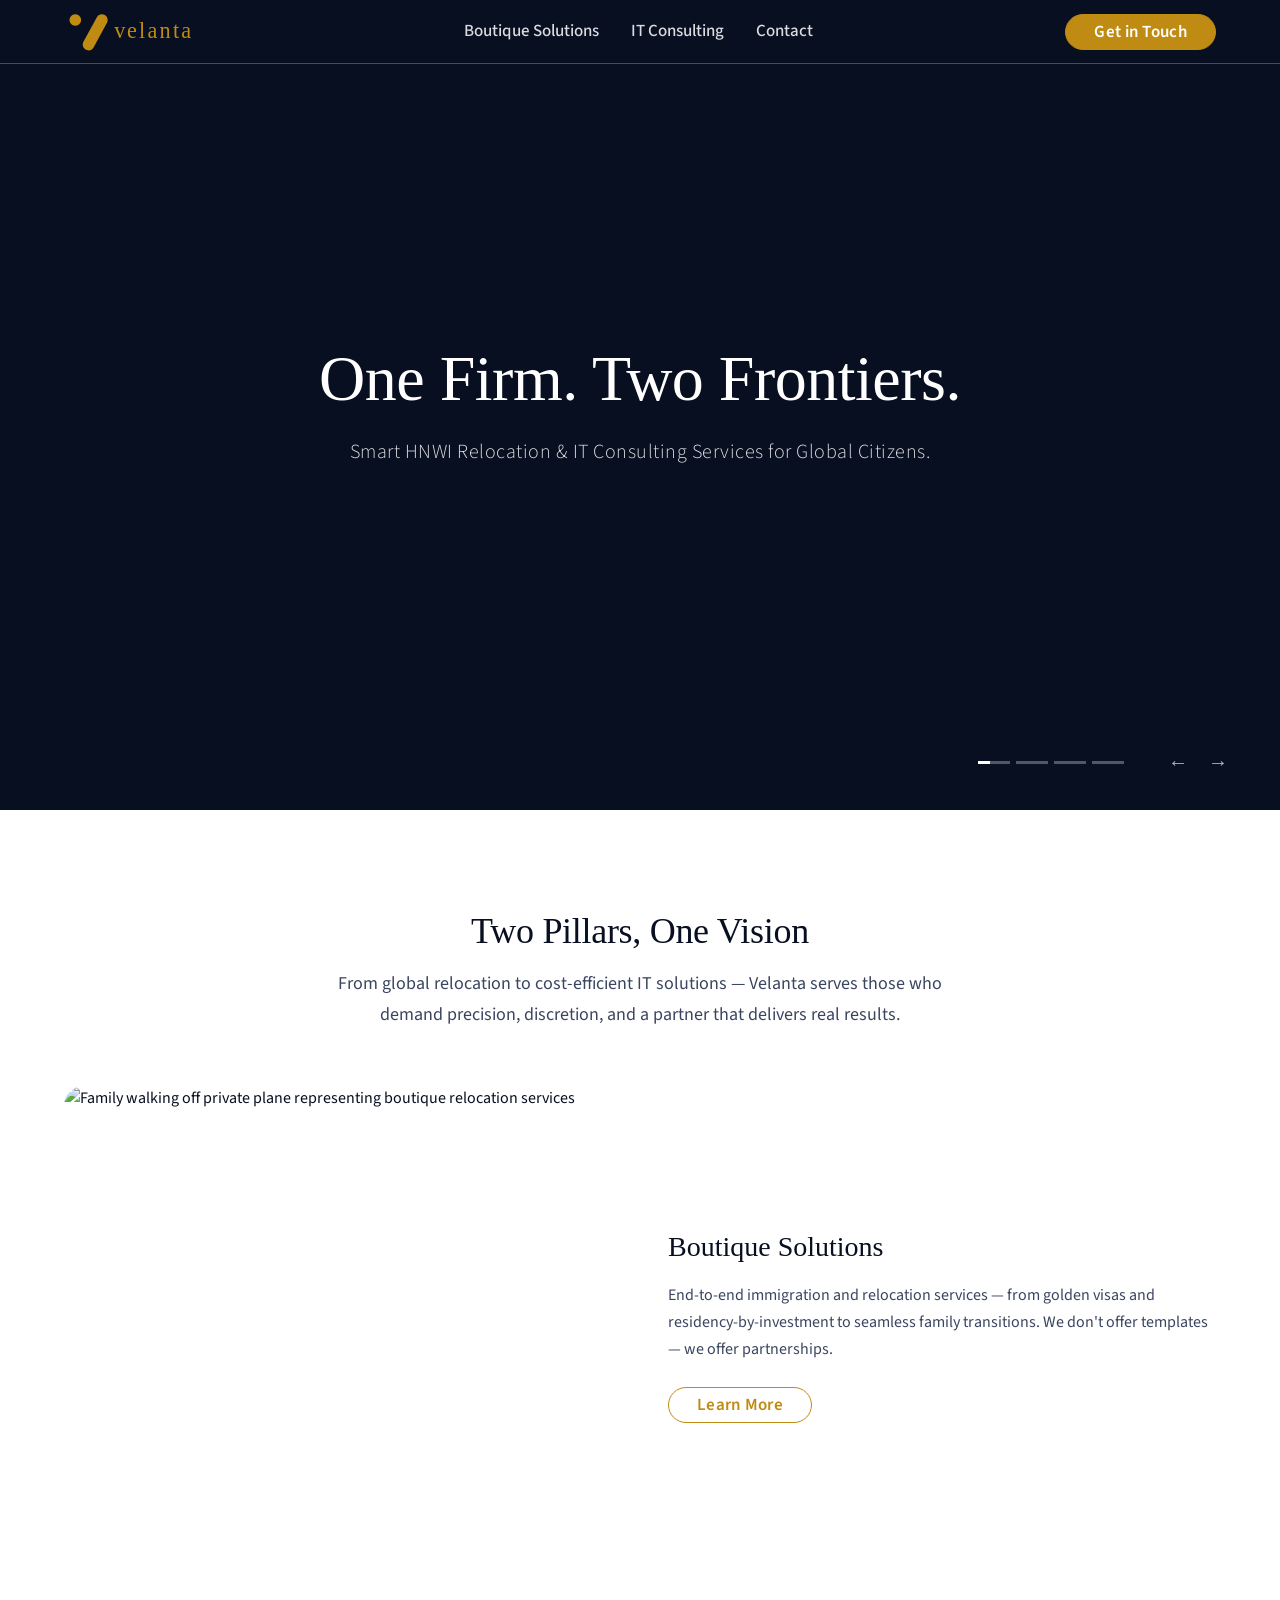
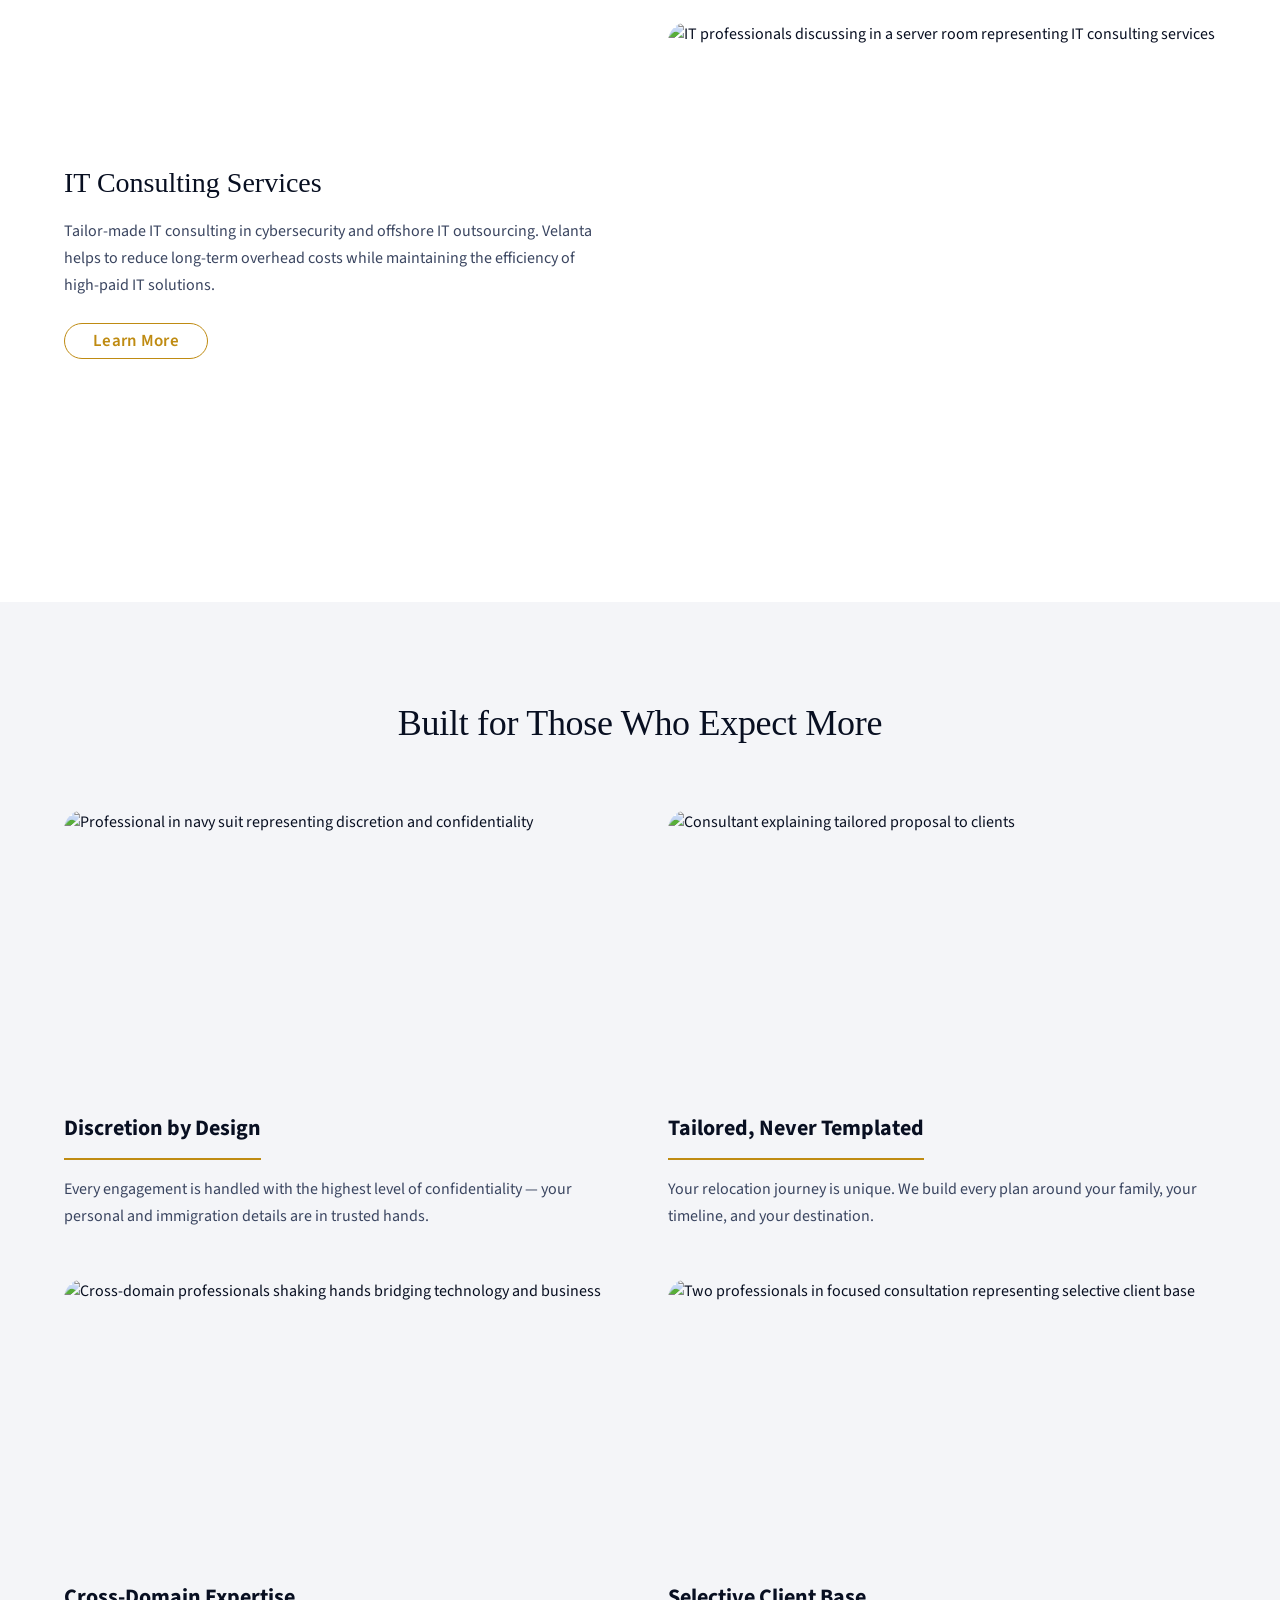
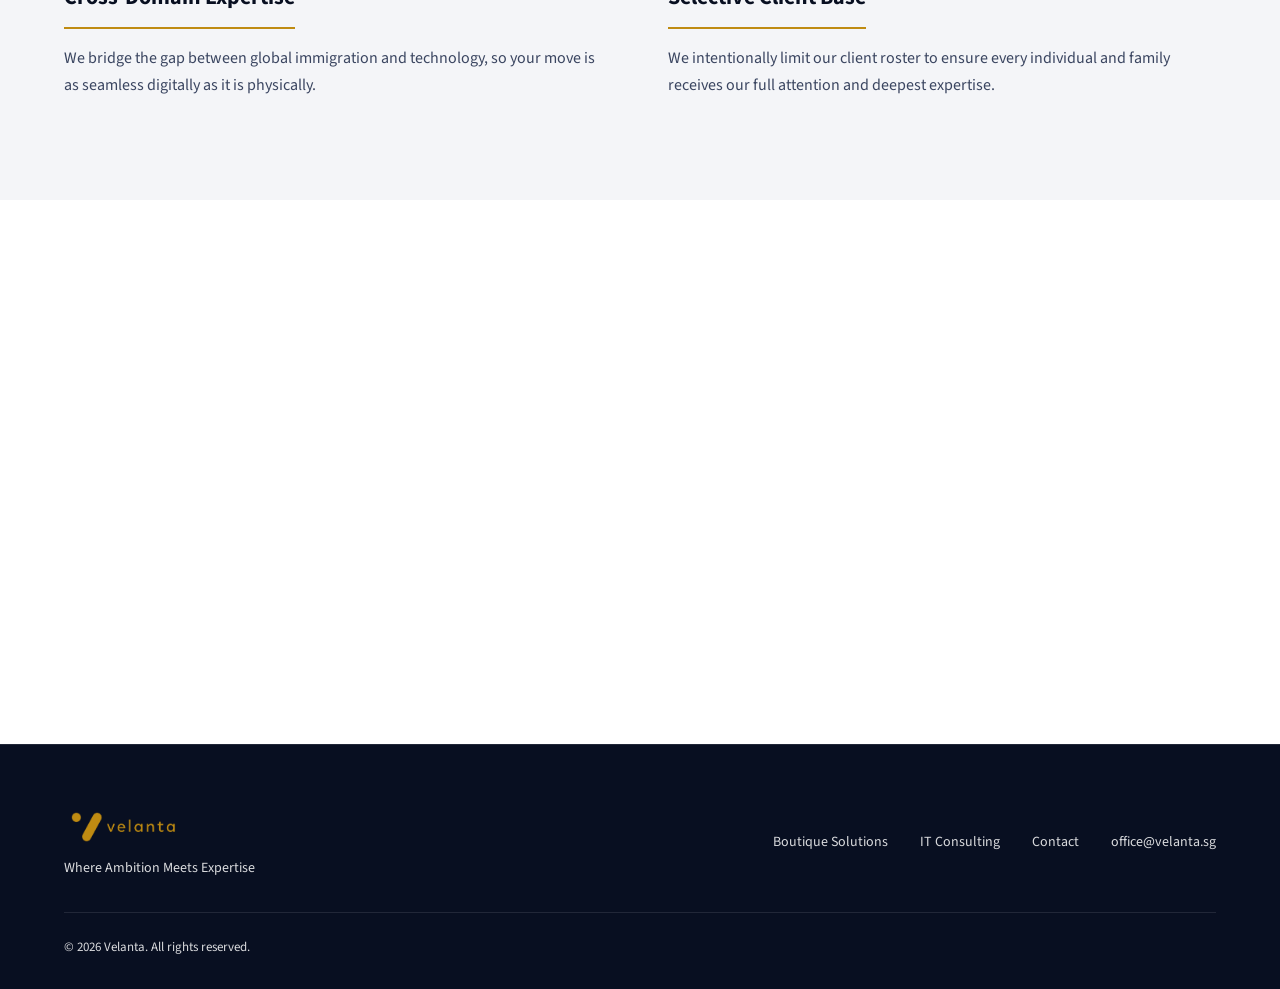
==== index.html @ efe9484b "Initial commit: Velanta website Co-Authored-By: Claude Opus 4.6 (1M context) <noreply@anthropic.com>" ====
<!DOCTYPE html>
<html lang="en">
<head>
  <meta charset="UTF-8">
  <meta name="viewport" content="width=device-width, initial-scale=1.0">
  <title>Velanta — Where Ambition Meets Expertise</title>
  <link rel="preconnect" href="https://fonts.googleapis.com">
  <link rel="preconnect" href="https://fonts.gstatic.com" crossorigin>
  <link href="https://fonts.googleapis.com/css2?family=Source+Sans+3:wght@300;400;600&display=swap" rel="stylesheet">
  <link rel="stylesheet" href="styles.css">
</head>
<body>

<a href="#main" class="skip-link">Skip to content</a>

<!-- ── Navigation ── -->
<header class="nav">
  <div class="container">
    <a href="index.html" class="nav-logo">
        <img src="logo-nav.svg" alt="Velanta" class="logo-default">
        <img src="logo-nav.svg" alt="Velanta" class="logo-scrolled">
      </a>
    <nav class="nav-links">
      <a href="boutique.html" class="nav-link">Boutique Solutions</a>
      <a href="it-consulting.html" class="nav-link">IT Consulting</a>
      <a href="contact.html" class="nav-link">Contact</a>
    </nav>
    <button class="nav-hamburger" aria-label="Toggle menu" onclick="document.querySelector('.nav-mobile').classList.toggle('open'); document.querySelector('.nav').classList.toggle('menu-open')">
      <span></span><span></span><span></span>
    </button>
    <a href="contact.html" class="btn btn-primary nav-cta nav-cta-desktop">Get in Touch</a>
  </div>
  <div class="nav-mobile">
    <a href="boutique.html" class="nav-link">Boutique Solutions</a>
    <a href="it-consulting.html" class="nav-link">IT Consulting</a>
    <a href="contact.html" class="nav-link">Contact</a>
    <a href="contact.html" class="btn btn-primary">Get in Touch</a>
  </div>
</header>

<main id="main">

  <!-- ── Hero ── -->
  <section class="hero hero--full" id="hero-slideshow">
    <div class="hero-slide active" style="background-image: url('high-angle-shot-illuminated-cityscape-river.jpg');"></div>
    <div class="hero-slide" style="background-image: url('https://images.unsplash.com/photo-1496939376851-89342e90adcd?w=1920&q=80');"></div>
    <div class="hero-slide" style="background-image: url('beautiful-architecture-building-exterior-singapore-city.jpg');"></div>
    <div class="hero-slide" style="background-image: url('cityscape-singapore-panoramic-night-concept.jpg');"></div>
    <div class="container text-center">
      <h1>One Firm. Two Frontiers.</h1>
      <p class="hero-tagline">Smart HNWI Relocation &amp; IT Consulting Services for Global Citizens.</p>
    </div>
    <div class="hero-indicators">
      <div class="hero-bars">
        <div class="hero-bar active"><div class="hero-bar-fill"></div></div>
        <div class="hero-bar"><div class="hero-bar-fill"></div></div>
        <div class="hero-bar"><div class="hero-bar-fill"></div></div>
        <div class="hero-bar"><div class="hero-bar-fill"></div></div>
      </div>
      <div class="hero-arrows">
        <button class="hero-arrow hero-arrow-prev" aria-label="Previous slide">&#8592;</button>
        <button class="hero-arrow hero-arrow-next" aria-label="Next slide">&#8594;</button>
      </div>
    </div>
  </section>

  <!-- ── Two Pillars ── -->
  <section class="section" id="expertise">
    <div class="container text-center">
      <h2>Two Pillars, One Vision</h2>
      <p class="section-subtitle">From global relocation to cost-efficient IT solutions — Velanta serves those who demand precision, discretion, and a partner that delivers real results.</p>
      <div class="pillar">
        <div class="pillar-image">
          <img src="boutique-family-plane.png" alt="Family walking off private plane representing boutique relocation services">
        </div>
        <div class="pillar-content">
          <h3>Boutique Solutions</h3>
          <p>End-to-end immigration and relocation services — from golden visas and residency-by-investment to seamless family transitions. We don't offer templates — we offer partnerships.</p>
          <a href="boutique.html" class="btn btn-ghost">Learn More</a>
        </div>
      </div>
      <div class="pillar pillar--reverse">
        <div class="pillar-image">
          <img src="AdobeStock_163119140.jpeg" alt="IT professionals discussing in a server room representing IT consulting services">
        </div>
        <div class="pillar-content">
          <h3>IT Consulting Services</h3>
          <p>Tailor-made IT consulting in cybersecurity and offshore IT outsourcing. Velanta helps to reduce long-term overhead costs while maintaining the efficiency of high-paid IT solutions.</p>
          <a href="it-consulting.html" class="btn btn-ghost">Learn More</a>
        </div>
      </div>
    </div>
  </section>

  <!-- ── Why Velanta ── -->
  <section class="section section--light section--features">
    <div class="container text-center">
      <h2>Built for Those Who Expect More</h2>
      <div class="features-grid">
        <div class="feature-card">
          <img src="young-handsome-business-man-gray.jpg" alt="Professional in navy suit representing discretion and confidentiality">
          <h3>Discretion by Design</h3>
          <p>Every engagement is handled with the highest level of confidentiality — your personal and immigration details are in trusted hands.</p>
        </div>
        <div class="feature-card">
          <img src="businessman-explaining-his-proposal.jpg" alt="Consultant explaining tailored proposal to clients">
          <h3>Tailored, Never Templated</h3>
          <p>Your relocation journey is unique. We build every plan around your family, your timeline, and your destination.</p>
        </div>
        <div class="feature-card">
          <img src="industrial-plant-shareholders-doing-handshake-meeting-conduct-research.jpg" alt="Cross-domain professionals shaking hands bridging technology and business">
          <h3>Cross-Domain Expertise</h3>
          <p>We bridge the gap between global immigration and technology, so your move is as seamless digitally as it is physically.</p>
        </div>
        <div class="feature-card">
          <img src="two-office-workers-with-tablet-office-late-night-young-businessmen-talking-while-viewing-presentation-digital-touchscreen-tablet.jpg" alt="Two professionals in focused consultation representing selective client base">
          <h3>Selective Client Base</h3>
          <p>We intentionally limit our client roster to ensure every individual and family receives our full attention and deepest expertise.</p>
        </div>
      </div>
    </div>
  </section>

  <!-- ── Closing CTA ── -->
  <section class="cta-section reveal">
    <div class="container">
      <h2>Ready to Experience the Velanta Difference</h2>
      <p>Whether you're planning a global relocation or transforming your technology infrastructure, a confidential conversation is the first step.</p>
      <a href="contact.html" class="btn btn-primary">Get in Touch</a>
    </div>
  </section>

</main>

<!-- ── Footer ── -->
<footer class="footer">
  <div class="container">
    <div class="footer-inner">
      <div>
        <div class="footer-logo"><img src="logo-flat-gold.png" alt="Velanta" style="height: 44px;"></div>
        <p class="footer-tagline">Where Ambition Meets Expertise</p>
      </div>
      <div class="footer-links">
        <a href="boutique.html">Boutique Solutions</a>
        <a href="it-consulting.html">IT Consulting</a>
        <a href="contact.html">Contact</a>
        <a href="mailto:office@velanta.sg">office@velanta.sg</a>
      </div>
    </div>
    <p class="footer-bottom">&copy; 2026 Velanta. All rights reserved.</p>
  </div>
</footer>

<script>
window.addEventListener('scroll', function() {
  document.querySelector('.nav').classList.toggle('scrolled', window.scrollY > 50);
});
document.addEventListener('click', function(e) {
  var mobile = document.querySelector('.nav-mobile');
  var hamburger = document.querySelector('.nav-hamburger');
  if (!mobile.contains(e.target) && !hamburger.contains(e.target)) {
    mobile.classList.remove('open');
    document.querySelector('.nav').classList.remove('menu-open');
  }
});

// Hero slideshow
(function() {
  var slides = document.querySelectorAll('.hero-slide');
  var bars = document.querySelectorAll('.hero-bar');
  var fills = document.querySelectorAll('.hero-bar-fill');
  if (!slides.length || !bars.length) return;

  var current = 0;
  var duration = 6000;
  var tick = 50;
  var elapsed = 0;

  function goTo(index) {
    slides[current].classList.remove('active');
    bars[current].classList.remove('active');
    bars[current].classList.add('done');
    fills[current].style.width = '100%';
    current = ((index % slides.length) + slides.length) % slides.length;
    // Reset all bars: mark bars before current as done, bars after as empty
    for (var i = 0; i < bars.length; i++) {
      bars[i].classList.remove('active', 'done');
      if (i < current) {
        bars[i].classList.add('done');
        fills[i].style.width = '100%';
      } else {
        fills[i].style.width = '0%';
      }
    }
    slides[current].classList.add('active');
    bars[current].classList.add('active');
    elapsed = 0;
  }

  document.querySelector('.hero-arrow-prev').addEventListener('click', function() { goTo(current - 1); });
  document.querySelector('.hero-arrow-next').addEventListener('click', function() { goTo(current + 1); });

  setInterval(function() {
    elapsed += tick;
    fills[current].style.width = (elapsed / duration * 100) + '%';
    if (elapsed >= duration) goTo(current + 1);
  }, tick);
})();

// Scroll reveal
(function() {
  var els = document.querySelectorAll('.reveal, .reveal-stagger');
  if (!els.length) return;
  var io = new IntersectionObserver(function(entries) {
    entries.forEach(function(e) {
      if (e.isIntersecting) {
        e.target.classList.add('visible');
        io.unobserve(e.target);
      }
    });
  }, { threshold: 0.15, rootMargin: '0px 0px -40px 0px' });
  els.forEach(function(el) { io.observe(el); });
})();
</script>
</body>
</html>
---- styles.css ----
/* ══════════════════════════════════
   Velanta — Global Styles
   ══════════════════════════════════ */

/* ── Reset ── */
*, *::before, *::after { box-sizing: border-box; margin: 0; padding: 0; }
html { scroll-behavior: smooth; }

/* ── Animations (hero & CTA only) ── */
@keyframes fadeUp {
  from { opacity: 0; transform: translateY(32px); }
  to   { opacity: 1; transform: translateY(0); }
}
.reveal {
  opacity: 0;
  transform: translateY(32px);
  transition: opacity 1s cubic-bezier(0.22, 1, 0.36, 1),
              transform 1s cubic-bezier(0.22, 1, 0.36, 1);
}
.reveal.visible {
  opacity: 1;
  transform: translateY(0);
}
@media (prefers-reduced-motion: reduce) {
  .reveal { opacity: 1; transform: none; transition: none; }
}
body {
  font-family: 'Source Sans 3', sans-serif;
  color: #080F21;
  line-height: 1.6;
  background: #FFFFFF;
  -webkit-font-smoothing: antialiased;
}
img { max-width: 100%; display: block; }
a { text-decoration: none; color: inherit; }
ul { list-style: none; }

/* ── Tokens ── */
:root {
  --navy:        #080F21;
  --navy-80:     #1a2440;
  --navy-60:     #2e3d60;
  --navy-20:     #c1c8d8;
  --navy-10:     #e8eaf0;
  --navy-05:     #f4f5f8;
  --gold:        #BF8B12;
  --gold-light:  #d4a535;
  --gold-muted:  #f5e9c8;
  --gold-dark:   #8a6409;
  --white:       #FFFFFF;
  --text-primary:   #080F21;
  --text-secondary: #3a4560;
  --text-muted:     #8890a8;
  --border:      #e2e5ee;
  --border-strong: #c1c8d8;
  --radius-sm:   6px;
  --radius-md:   10px;
  --radius-lg:   14px;
  --radius-xl:   20px;
  --font-display: Georgia, 'Times New Roman', serif;
  --font-body:    'Source Sans 3', sans-serif;
}

/* ── Typography ── */
h1, h2, h3 { font-family: var(--font-display); font-weight: 400; }
h1 { font-size: 48px; letter-spacing: -0.5px; line-height: 1.15; }
h2 { font-size: 36px; letter-spacing: -0.3px; line-height: 1.2; }
h3 { font-size: 24px; line-height: 1.3; }
.body-lg { font-size: 20px; line-height: 1.6; }
.overline {
  font-family: var(--font-body);
  font-size: 13px;
  font-weight: 600;
  letter-spacing: 2px;
  text-transform: uppercase;
  color: var(--gold);
  display: block;
  margin-bottom: 16px;
}

.section-subtitle {
  color: var(--text-secondary);
  font-size: 18px;
  line-height: 1.7;
  max-width: 640px;
  margin: 16px auto 48px;
}

/* ── Layout ── */
.container {
  max-width: 1200px;
  margin: 0 auto;
  padding: 0 24px;
}
.section { padding: 100px 0; }
.section--light { background: var(--navy-05); }
.section--navy { background: var(--navy); color: var(--white); }
.text-center { text-align: center; }
.text-narrow {
  max-width: 720px;
  margin-left: auto;
  margin-right: auto;
}

/* ── Gold rule (decorative) ── */
.gold-rule {
  width: 60px;
  height: 2px;
  background: var(--gold);
  border: none;
  margin: 0 auto 40px;
}


/* ══════════════════════════════════
   Components
   ══════════════════════════════════ */

/* ── Buttons ── */
.btn {
  display: inline-flex;
  align-items: center;
  justify-content: center;
  gap: 8px;
  padding: 0 28px;
  height: 36px;
  line-height: 36px;
  border-radius: 100px;
  font-family: var(--font-body);
  font-size: 17px;
  font-weight: 600;
  cursor: pointer;
  border: 1.5px solid transparent;
  transition: background 0.2s, color 0.2s, border-color 0.2s, transform 0.15s;
  letter-spacing: 0.3px;
  box-sizing: border-box;
  text-decoration: none;
}
.btn:hover { transform: translateY(-1px); }
.btn-primary { background: var(--gold); color: var(--white); border-color: var(--gold); }
.btn-primary:hover { background: var(--navy); color: var(--white); border-color: var(--navy); }
.btn-dark { background: var(--navy); color: var(--white); border-color: var(--navy); }
.btn-dark:hover { background: var(--navy-80); border-color: var(--navy-80); }
.btn-ghost {
  background: transparent;
  color: var(--gold);
  border-color: var(--gold);
}
.btn-ghost:hover { background: var(--gold); color: var(--white); border-color: var(--gold); }
.btn-outline {
  background: transparent;
  color: var(--navy);
  border-color: var(--navy);
}
.btn-outline:hover { background: var(--navy-05); }
.btn-full { width: 100%; }

/* ── Cards ── */
.card {
  background: var(--white);
  border: 1px solid var(--border);
  border-radius: var(--radius-xl);
  padding: 48px 40px;
}
.card--accent { }
.card-icon {
  width: 48px;
  height: 48px;
  margin-bottom: 24px;
  color: var(--gold);
}
.card img {
  width: 100%;
  height: 200px;
  object-fit: cover;
  border-radius: var(--radius-lg);
  margin-bottom: 24px;
}
.card h3 { margin-bottom: 16px; }
.card p {
  color: var(--text-secondary);
  font-size: 16px;
  line-height: 1.6;
}
.card .btn { margin-top: 24px; }

/* ── Service grid ── */
.services-grid {
  display: flex;
  flex-wrap: wrap;
  justify-content: center;
  gap: 32px;
}
.services-grid > * {
  flex: 1 1 320px;
  min-width: 260px;
}
.services-grid--2col {
  display: grid;
  grid-template-columns: repeat(2, 1fr);
  gap: 32px;
}

/* ── Pillar sub-sections ── */
.pillar {
  display: grid;
  grid-template-columns: 1fr 1fr;
  gap: 56px;
  align-items: center;
  margin-top: 56px;
  text-align: left;
}
.pillar--reverse {
  direction: rtl;
}
.pillar--reverse > * {
  direction: ltr;
}
.pillar-image img {
  width: 100%;
  height: 480px;
  object-fit: cover;
  border-radius: var(--radius-xl);
}
.pillar-content h3 {
  font-size: 28px;
  margin-bottom: 16px;
}
.pillar-content p {
  color: var(--text-secondary);
  font-size: 16px;
  line-height: 1.7;
  margin-bottom: 24px;
}

/* 5-card layout: 3 top, 2 bottom centered */
.services-grid--5 {
  display: grid;
  grid-template-columns: repeat(6, 1fr);
  gap: 40px;
  margin-top: 48px;
}
.services-grid--5 > :nth-child(1) { grid-column: 1 / 3; }
.services-grid--5 > :nth-child(2) { grid-column: 3 / 5; }
.services-grid--5 > :nth-child(3) { grid-column: 5 / 7; }
.services-grid--5 > :nth-child(4) { grid-column: 2 / 4; }
.services-grid--5 > :nth-child(5) { grid-column: 4 / 6; }

/* 4-card layout: 2x2 centered grid */
.services-grid--4 {
  display: grid;
  grid-template-columns: repeat(6, 1fr);
  gap: 40px;
  margin-top: 48px;
}
.services-grid--4 > :nth-child(1) { grid-column: 1 / 4; }
.services-grid--4 > :nth-child(2) { grid-column: 4 / 7; }
.services-grid--4 > :nth-child(3) { grid-column: 1 / 4; }
.services-grid--4 > :nth-child(4) { grid-column: 4 / 7; }

.section--features { padding-bottom: 100px; }

/* ── Feature card (Why Velanta) ── */
.features-grid {
  display: grid;
  grid-template-columns: repeat(2, 1fr);
  gap: 48px 56px;
  margin-top: 64px;
  text-align: left;
}
.feature-card {
  display: flex;
  flex-direction: column;
}
.feature-card img {
  width: 100%;
  height: 280px;
  object-fit: cover;
  border-radius: var(--radius-xl);
  margin-bottom: 24px;
}
.feature-card h3 {
  font-family: var(--font-heading);
  font-size: 22px;
  font-weight: 700;
  color: var(--navy);
  margin-bottom: 16px;
  padding-bottom: 16px;
  border-bottom: 2px solid var(--gold);
  display: inline-block;
  align-self: flex-start;
}
.feature-card p {
  color: var(--text-secondary);
  font-size: 16px;
  line-height: 1.7;
}

/* ── Steps (Our Approach) ── */
.steps {
  display: flex;
  gap: 0;
  position: relative;
  margin-top: 48px;
}
.step {
  flex: 1;
  text-align: center;
  position: relative;
  padding: 0 16px;
}
.section--spacious { padding-top: 100px; padding-bottom: 100px; }
.step-number {
  width: 40px;
  height: 40px;
  border-radius: 50%;
  background: var(--gold);
  color: var(--white);
  font-family: var(--font-display);
  font-size: 18px;
  display: flex;
  align-items: center;
  justify-content: center;
  margin: 0 auto 16px;
  position: relative;
  z-index: 1;
}
.step h3 {
  font-size: 24px;
  margin-bottom: 8px;
}
.step p {
  font-size: 16px;
  color: var(--text-secondary);
  line-height: 1.6;
}
.steps::before {
  content: '';
  position: absolute;
  top: 20px;
  left: calc(12.5% + 20px);
  right: calc(12.5% + 20px);
  height: 1px;
  border-top: 1px dashed var(--gold);
  z-index: 0;
}

/* ── Badge pills ── */
.badge {
  display: inline-flex;
  align-items: center;
  padding: 6px 16px;
  border-radius: 100px;
  font-size: 14px;
  font-weight: 500;
}
.badge--navy { background: var(--navy-10); color: var(--navy); }
.badges { display: flex; gap: 12px; justify-content: center; margin-top: 32px; flex-wrap: wrap; }

/* ── Form Elements ── */
.form-group { margin-bottom: 20px; }
.form-label {
  display: block;
  font-size: 14px;
  font-weight: 500;
  color: var(--text-secondary);
  margin-bottom: 6px;
}
.form-label span { color: var(--text-muted); font-weight: 400; }
.form-input,
.form-select,
.form-textarea {
  width: 100%;
  padding: 12px 16px;
  border-radius: var(--radius-md);
  border: 1.5px solid var(--border-strong);
  font-family: var(--font-body);
  font-size: 16px;
  color: var(--text-primary);
  background: var(--white);
  outline: none;
  transition: border-color 0.2s, box-shadow 0.2s;
}
.form-input:focus,
.form-select:focus,
.form-textarea:focus {
  border-color: var(--gold);
  box-shadow: 0 0 0 3px rgba(191,139,18,0.12);
}
.form-input::placeholder,
.form-textarea::placeholder { color: var(--text-muted); }
.form-textarea { resize: vertical; min-height: 120px; }
.form-select {
  appearance: none;
  background-image: url("data:image/svg+xml,%3Csvg width='12' height='8' viewBox='0 0 12 8' fill='none' xmlns='http://www.w3.org/2000/svg'%3E%3Cpath d='M1 1.5L6 6.5L11 1.5' stroke='%238890a8' stroke-width='1.5' stroke-linecap='round' stroke-linejoin='round'/%3E%3C/svg%3E");
  background-repeat: no-repeat;
  background-position: right 16px center;
  padding-right: 44px;
}

/* ── Info card (contact page) ── */
.info-card {
  background: var(--navy-05);
  border-radius: var(--radius-lg);
  padding: 24px;
  border-left: 3px solid var(--navy-60);
}
.info-card h3 {
  font-family: var(--font-body);
  font-size: 16px;
  font-weight: 600;
  margin-bottom: 8px;
}
.info-card p {
  font-size: 14px;
  color: var(--text-secondary);
  line-height: 1.6;
}
.info-card a {
  color: var(--gold);
  font-weight: 500;
}
.info-card a:hover { text-decoration: underline; }
.info-grid {
  display: grid;
  grid-template-columns: 1fr 1fr;
  gap: 24px;
  margin-top: 32px;
}

/* ── Form card wrapper ── */
.form-card {
  max-width: 600px;
  margin: 0 auto;
  background: var(--white);
  border: none;
  padding: 40px 0;
}


/* ══════════════════════════════════
   Navigation
   ══════════════════════════════════ */
.nav {
  position: fixed;
  top: 0;
  left: 0;
  right: 0;
  z-index: 100;
  background: transparent;
  border-bottom: 1px solid rgba(255,255,255,0.25);
  height: 64px;
  transition: background 0.3s, border-color 0.3s, box-shadow 0.3s;
}
.nav.scrolled {
  background: rgba(255,255,255,0.88);
  border-bottom: 1px solid transparent;
  box-shadow: 0 2px 20px rgba(0,0,0,0.08);
  backdrop-filter: blur(12px);
  -webkit-backdrop-filter: blur(12px);
}
.nav .container {
  display: flex;
  align-items: center;
  height: 100%;
}
.nav-logo {
  flex-shrink: 0;
  display: flex;
  align-items: center;
  height: 100%;
}
.nav-logo img {
  height: 40px;
  width: auto;
}
.nav-logo .logo-scrolled { display: none; }
.nav.scrolled .logo-default { display: none; }
.nav.scrolled .logo-scrolled { display: block; }
.nav-links {
  display: flex;
  align-items: center;
  gap: 4px;
  flex: 1;
  justify-content: center;
}
.nav-link {
  font-size: 17px;
  font-weight: 500;
  color: rgba(255,255,255,0.85);
  padding: 8px 14px;
  position: relative;
  transition: color 0.3s;
}
.nav-link::after {
  content: '';
  position: absolute;
  bottom: 0;
  left: 14px;
  right: 14px;
  height: 2px;
  background: var(--gold);
  transform: scaleX(0);
  transform-origin: left;
  transition: transform 0.3s ease;
}
.nav-link:hover { color: var(--white); }
.nav-link:hover::after {
  transform: scaleX(1);
  transform-origin: left;
}
.nav-link--active { color: var(--gold); }
.nav-link--active::after { transform: scaleX(1); }
.nav.scrolled .nav-link { color: var(--text-primary); }
.nav.scrolled .nav-link:hover { color: var(--text-primary); }
.nav.scrolled .nav-link--active { color: var(--gold); }
.nav-cta.nav-cta-desktop { margin-left: auto; flex-shrink: 0; }

/* Hamburger */
.nav-hamburger {
  display: none;
  background: none;
  border: none;
  cursor: pointer;
  padding: 8px;
  margin-left: auto;
}
.nav-hamburger span {
  display: block;
  width: 22px;
  height: 2px;
  background: var(--white);
  margin: 5px 0;
  transition: transform 0.3s, opacity 0.3s, background 0.3s;
}
.nav.scrolled .nav-hamburger span { background: var(--navy); }

/* Menu open state — white bg on entire nav */
.nav.menu-open {
  background: var(--white);
  border-bottom: none;
  box-shadow: none;
}
.nav.menu-open .logo-default { display: none; }
.nav.menu-open .logo-scrolled { display: block; }
.nav.menu-open .nav-hamburger span { background: var(--navy); }
/* Hamburger → X animation */
.nav.menu-open .nav-hamburger span:nth-child(1) {
  transform: translateY(7px) rotate(45deg);
}
.nav.menu-open .nav-hamburger span:nth-child(2) {
  opacity: 0;
}
.nav.menu-open .nav-hamburger span:nth-child(3) {
  transform: translateY(-7px) rotate(-45deg);
}

.nav-mobile {
  display: none;
  position: absolute;
  top: 64px;
  left: 0;
  right: 0;
  background: var(--white);
  border-top: 1px solid var(--border);
  border-bottom: 1px solid var(--border);
  padding: 16px 24px;
  box-shadow: 0 8px 24px rgba(0,0,0,0.08);
}
.nav-mobile.open { display: flex; flex-direction: column; gap: 4px; }
.nav-mobile .nav-link {
  padding: 12px 16px;
  font-size: 16px;
  display: block;
  width: fit-content;
  color: var(--text-primary);
}
.nav-mobile .nav-link::after {
  left: 16px;
  right: 16px;
  bottom: 8px;
}
.nav-mobile .nav-link:hover { color: var(--gold); }
.nav-mobile .nav-link--active { color: var(--gold); }
.nav-mobile .btn {
  margin-top: 8px;
  text-align: center;
}


/* ══════════════════════════════════
   Hero
   ══════════════════════════════════ */
.hero {
  background: var(--navy);
  color: var(--white);
  text-align: center;
  position: relative;
  overflow: hidden;
  padding: 160px 0;
}
.hero--full {
  min-height: 90vh;
  display: flex;
  align-items: center;
  justify-content: center;
  padding: 0;
}
.hero--inner { padding: 150px 0 120px; }
.hero-bg {
  position: absolute;
  inset: 0;
  background-size: cover;
  background-position: center;
  opacity: 0.35;
}
/* Slideshow backgrounds */
.hero-slide {
  position: absolute;
  inset: 0;
  background-size: cover;
  background-position: center;
  opacity: 0;
  transition: opacity 1.2s ease-in-out;
}
.hero-slide.active { opacity: 0.35; }
/* Slideshow indicators */
.hero-indicators {
  position: absolute;
  bottom: 32px;
  right: 48px;
  z-index: 2;
  display: flex;
  align-items: center;
  gap: 16px;
}
.hero-bars {
  display: flex;
  gap: 6px;
}
.hero-bar {
  width: 32px;
  height: 3px;
  background: rgba(255,255,255,0.3);
  position: relative;
  overflow: hidden;
}
.hero-bar.done {
  background: rgba(255,255,255,0.5);
}
.hero-bar-fill {
  position: absolute;
  top: 0;
  left: 0;
  height: 100%;
  width: 0%;
  background: var(--white);
  transition: width 0.1s linear;
}
.hero-arrows {
  display: flex;
  gap: 12px;
  margin-left: 24px;
}
.hero-arrow {
  background: none;
  border: none;
  color: var(--white);
  font-size: 20px;
  cursor: pointer;
  padding: 4px;
  opacity: 0.7;
  transition: opacity 0.2s;
}
.hero-arrow:hover {
  opacity: 1;
}
.hero .container {
  position: relative;
  z-index: 1;
  animation: fadeUp 1.3s cubic-bezier(0.22, 1, 0.36, 1) 0.2s both;
}
.hero .overline { margin-bottom: 20px; }
.hero h1 { color: var(--white); margin-bottom: 20px; }
.hero--full h1 { font-size: 64px; }
.hero .body-lg {
  color: rgba(255,255,255,0.7);
  max-width: 640px;
  margin: 0 auto 36px;
}
.hero .hero-tagline {
  color: rgba(255,255,255,0.85);
  font-size: 20px;
  font-family: var(--font-body);
  font-weight: 300;
  letter-spacing: 0.5px;
}
.hero .btn { margin-top: 8px; }


/* ══════════════════════════════════
   CTA Section
   ══════════════════════════════════ */
.cta-section {
  background: var(--navy);
  color: var(--white);
  text-align: center;
  padding: 100px 0;
  border-radius: var(--radius-xl);
  margin: 80px 40px;
}
.cta-section h2 {
  color: var(--white);
  margin-bottom: 16px;
}
.cta-section p {
  color: rgba(255,255,255,0.85);
  max-width: 560px;
  margin: 0 auto 32px;
  font-size: 18px;
  line-height: 1.6;
}


/* ══════════════════════════════════
   Footer
   ══════════════════════════════════ */
.footer {
  background: var(--navy);
  color: var(--white);
  padding: 60px 0 32px;
  border-top: 1px solid rgba(255,255,255,0.1);
  margin-top: 64px;
}
.footer-inner {
  display: flex;
  justify-content: space-between;
  align-items: center;
  padding-bottom: 32px;
  border-bottom: 1px solid rgba(255,255,255,0.1);
  margin-bottom: 24px;
}
.footer-logo {
  font-family: var(--font-display);
  font-size: 22px;
  letter-spacing: 3px;
  color: var(--white);
}
.footer-tagline {
  font-size: 14px;
  color: rgba(255,255,255,0.85);
  margin-top: 8px;
}
.footer-links {
  display: flex;
  flex-direction: row;
  gap: 32px;
  align-items: center;
}
.footer-links a {
  font-size: 14px;
  color: rgba(255,255,255,0.85);
  transition: color 0.2s;
}
.footer-links a:hover { color: var(--gold); }
.footer-bottom {
  font-size: 13px;
  color: rgba(255,255,255,0.85);
}


/* ══════════════════════════════════
   Closing tagline
   ══════════════════════════════════ */
.closing-line {
  text-align: center;
  padding: 40px 0;
  font-size: 14px;
  color: var(--text-muted);
  font-family: var(--font-display);
  letter-spacing: 1px;
}


/* ══════════════════════════════════
   Skip to content (a11y)
   ══════════════════════════════════ */
.skip-link {
  position: absolute;
  top: -100px;
  left: 16px;
  background: var(--gold);
  color: var(--navy);
  padding: 8px 16px;
  border-radius: var(--radius-md);
  font-weight: 600;
  z-index: 200;
  transition: top 0.2s;
}
.skip-link:focus { top: 16px; }


/* ══════════════════════════════════
   Responsive — 1080px breakpoint
   ══════════════════════════════════ */
@media (max-width: 1080px) {
  /* Nav */
  .nav-links { display: none; }
  .nav-cta-desktop { display: none; }
  .nav-hamburger { display: block; }

  /* Grids */
  .services-grid--4 { grid-template-columns: 1fr 1fr; }
  .services-grid--4 > * { grid-column: auto !important; }
  .services-grid--5 { grid-template-columns: 1fr 1fr; }
  .services-grid--5 > * { grid-column: auto !important; }
  .features-grid { grid-template-columns: repeat(2, 1fr); }
}

/* ══════════════════════════════════
   Responsive — 768px breakpoint
   ══════════════════════════════════ */
@media (max-width: 768px) {
  h1 { font-size: 32px; }
  h2 { font-size: 28px; }
  h3 { font-size: 20px; }
  .body-lg { font-size: 17px; }
  .hero--full h1 { font-size: 40px; }
  .section { padding: 60px 0; }
  .hero { padding: 100px 0; }
  .hero--inner { padding: 112px 0 80px; }
  .cta-section { padding: 60px 0; margin-left: 16px; margin-right: 16px; }

  /* Grids */
  .services-grid--2col,
  .services-grid--4,
  .services-grid--5,
  .features-grid,
  .info-grid { grid-template-columns: 1fr; }
  .services-grid--4 > * { grid-column: auto !important; }
  .services-grid--5 > * { grid-column: auto !important; }
  .pillar, .pillar--reverse { grid-template-columns: 1fr; direction: ltr; gap: 24px; }

  /* Steps */
  .steps {
    flex-direction: column;
    gap: 32px;
  }
  .steps::before {
    top: 20px;
    bottom: 20px;
    left: 20px;
    right: auto;
    width: 1px;
    height: auto;
    border-top: none;
    border-left: 1px dashed var(--gold);
  }
  .step {
    text-align: left;
    display: flex;
    gap: 16px;
    align-items: flex-start;
    padding: 0;
  }
  .step-number { margin: 0; flex-shrink: 0; }
  .step h3 { font-size: 18px; }

  /* Footer */
  .footer-inner { flex-direction: column; gap: 40px; align-items: center; text-align: center; }
  .footer-logo img { margin: 0 auto; }
  .footer-links { text-align: center; flex-wrap: wrap; justify-content: center; gap: 16px; }
  .footer-bottom { text-align: center; }

  /* Form card */
  .form-card { padding: 24px; }
}
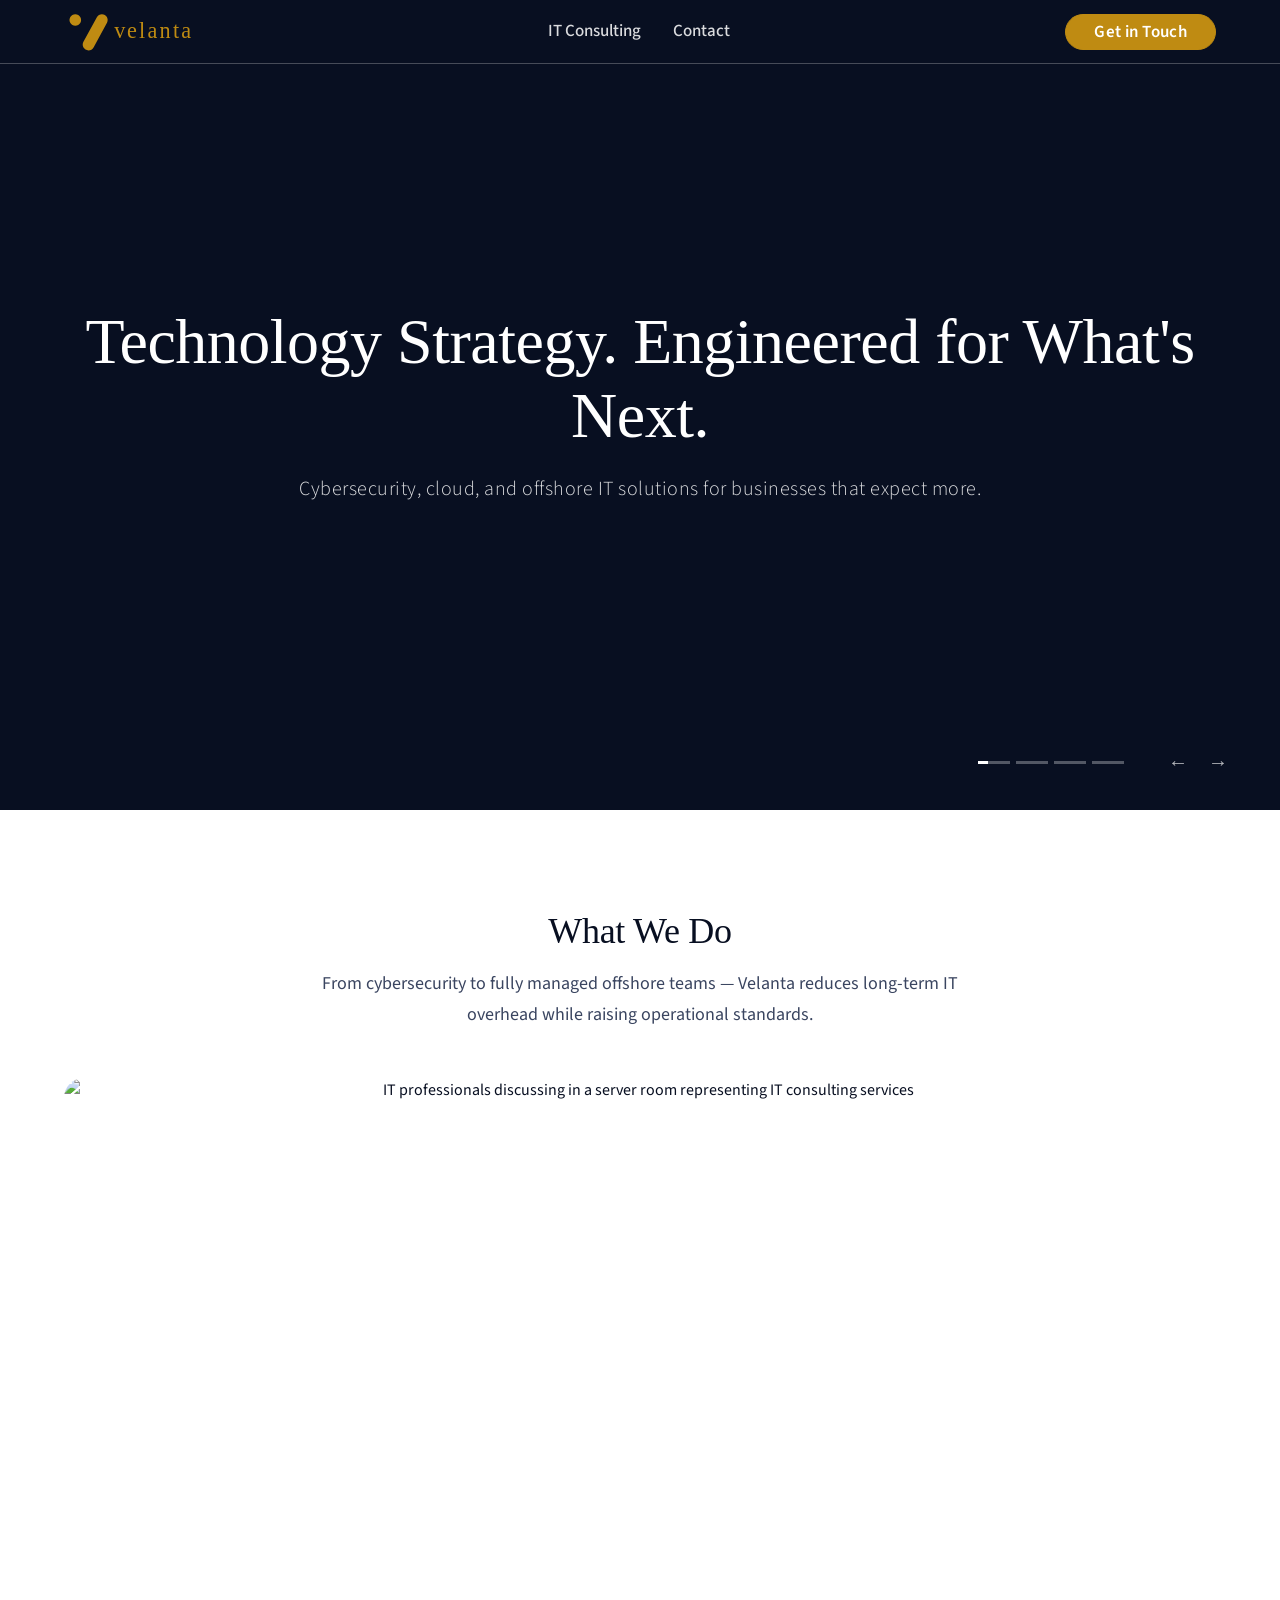
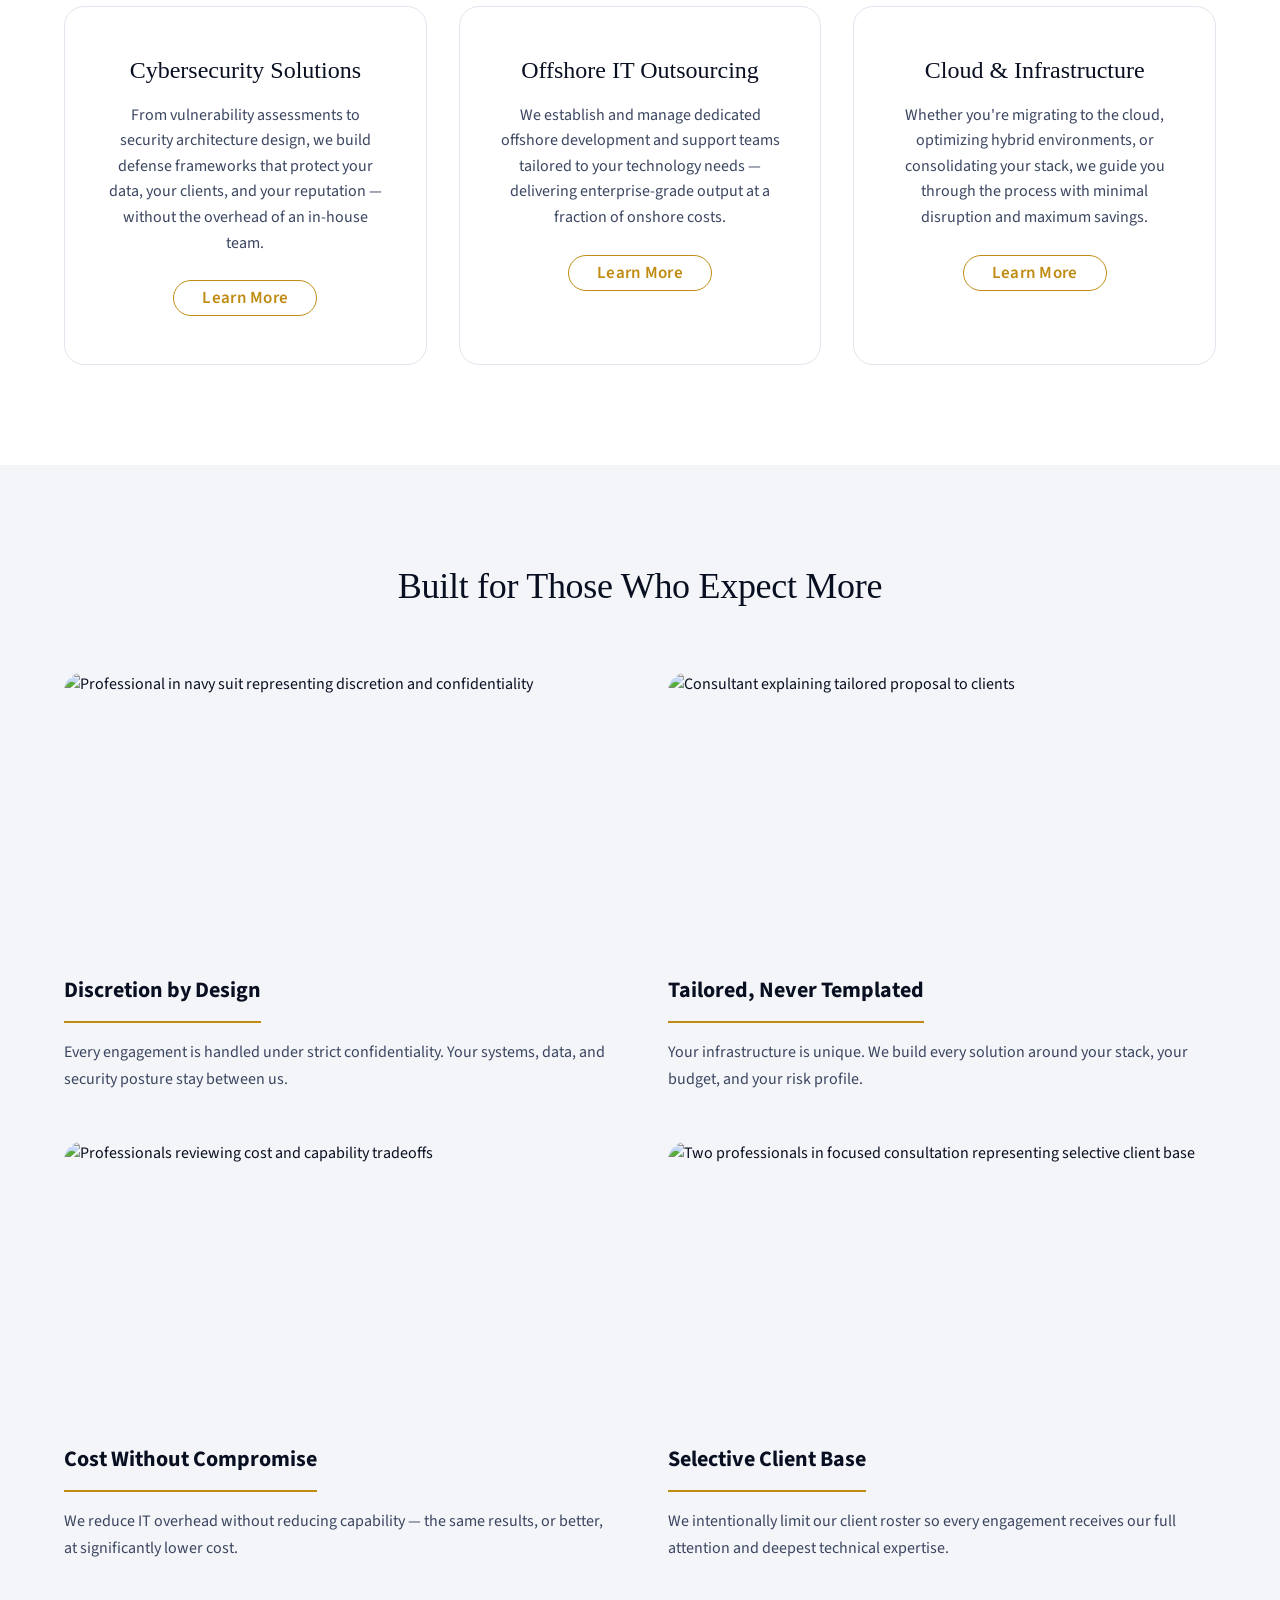
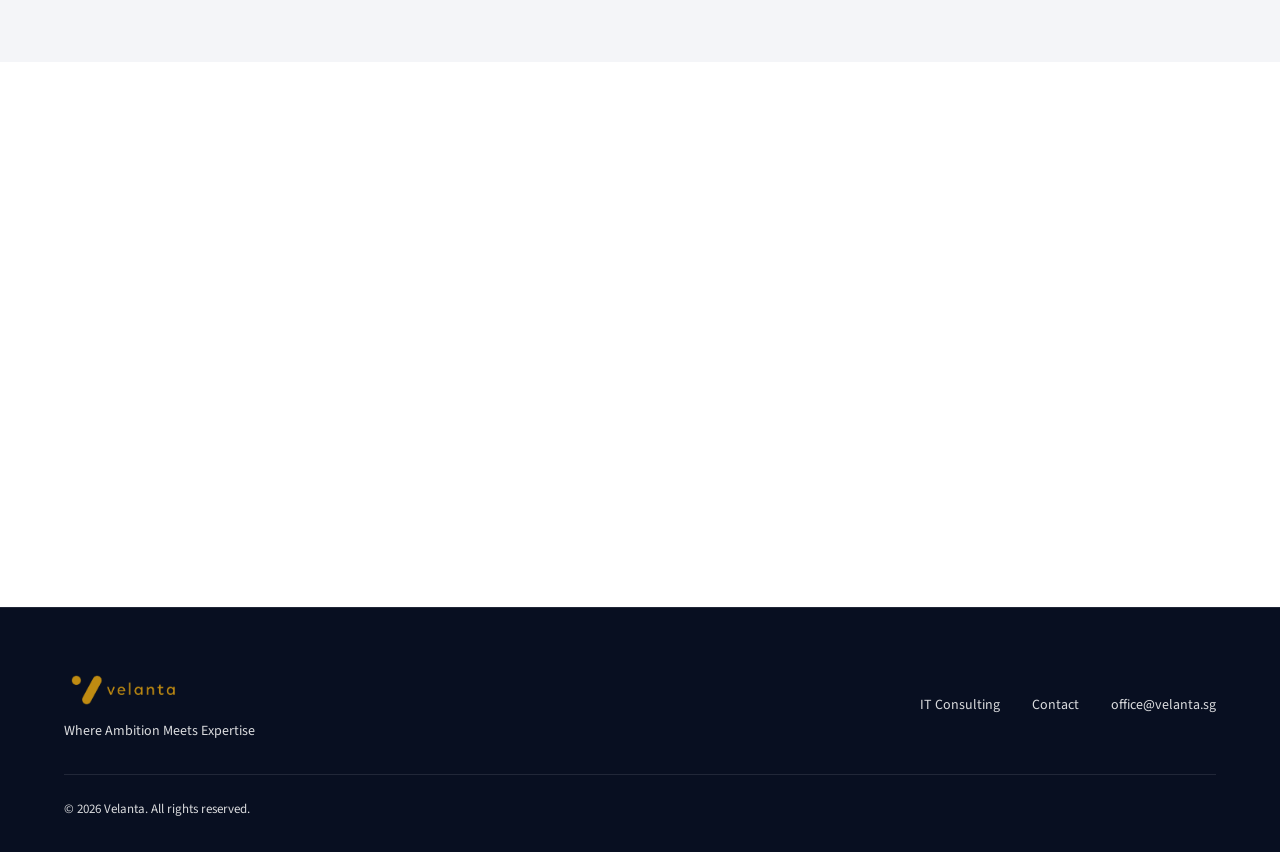
==== commit c02e26e2: "feat: retire Boutique Solutions practice IT consulting becomes the only offering.  - Remove Boutique" ====
--- a/index.html
+++ b/index.html
@@ -21,7 +21,6 @@
         <img src="logo-nav.svg" alt="Velanta" class="logo-scrolled">
       </a>
     <nav class="nav-links">
-      <a href="boutique.html" class="nav-link">Boutique Solutions</a>
       <a href="it-consulting.html" class="nav-link">IT Consulting</a>
       <a href="contact.html" class="nav-link">Contact</a>
     </nav>
@@ -31,7 +30,6 @@
     <a href="contact.html" class="btn btn-primary nav-cta nav-cta-desktop">Get in Touch</a>
   </div>
   <div class="nav-mobile">
-    <a href="boutique.html" class="nav-link">Boutique Solutions</a>
     <a href="it-consulting.html" class="nav-link">IT Consulting</a>
     <a href="contact.html" class="nav-link">Contact</a>
     <a href="contact.html" class="btn btn-primary">Get in Touch</a>
@@ -47,8 +45,8 @@
     <div class="hero-slide" style="background-image: url('beautiful-architecture-building-exterior-singapore-city.jpg');"></div>
     <div class="hero-slide" style="background-image: url('cityscape-singapore-panoramic-night-concept.jpg');"></div>
     <div class="container text-center">
-      <h1>One Firm. Two Frontiers.</h1>
-      <p class="hero-tagline">Smart HNWI Relocation &amp; IT Consulting Services for Global Citizens.</p>
+      <h1>Technology Strategy. Engineered for What's Next.</h1>
+      <p class="hero-tagline">Cybersecurity, cloud, and offshore IT solutions for businesses that expect more.</p>
     </div>
     <div class="hero-indicators">
       <div class="hero-bars">
@@ -64,28 +62,28 @@
     </div>
   </section>
 
-  <!-- ── Two Pillars ── -->
+  <!-- ── What We Do ── -->
   <section class="section" id="expertise">
     <div class="container text-center">
-      <h2>Two Pillars, One Vision</h2>
-      <p class="section-subtitle">From global relocation to cost-efficient IT solutions — Velanta serves those who demand precision, discretion, and a partner that delivers real results.</p>
-      <div class="pillar">
-        <div class="pillar-image">
-          <img src="boutique-family-plane.png" alt="Family walking off private plane representing boutique relocation services">
-        </div>
-        <div class="pillar-content">
-          <h3>Boutique Solutions</h3>
-          <p>End-to-end immigration and relocation services — from golden visas and residency-by-investment to seamless family transitions. We don't offer templates — we offer partnerships.</p>
-          <a href="boutique.html" class="btn btn-ghost">Learn More</a>
-        </div>
-      </div>
-      <div class="pillar pillar--reverse">
-        <div class="pillar-image">
-          <img src="AdobeStock_163119140.jpeg" alt="IT professionals discussing in a server room representing IT consulting services">
-        </div>
-        <div class="pillar-content">
-          <h3>IT Consulting Services</h3>
-          <p>Tailor-made IT consulting in cybersecurity and offshore IT outsourcing. Velanta helps to reduce long-term overhead costs while maintaining the efficiency of high-paid IT solutions.</p>
+      <h2>What We Do</h2>
+      <p class="section-subtitle">From cybersecurity to fully managed offshore teams — Velanta reduces long-term IT overhead while raising operational standards.</p>
+      <div class="pillar-image">
+        <img src="AdobeStock_163119140.jpeg" alt="IT professionals discussing in a server room representing IT consulting services">
+      </div>
+      <div class="services-grid" style="margin-top: 48px;">
+        <div class="card card--accent">
+          <h3>Cybersecurity Solutions</h3>
+          <p>From vulnerability assessments to security architecture design, we build defense frameworks that protect your data, your clients, and your reputation — without the overhead of an in-house team.</p>
+          <a href="it-consulting.html" class="btn btn-ghost">Learn More</a>
+        </div>
+        <div class="card card--accent">
+          <h3>Offshore IT Outsourcing</h3>
+          <p>We establish and manage dedicated offshore development and support teams tailored to your technology needs — delivering enterprise-grade output at a fraction of onshore costs.</p>
+          <a href="it-consulting.html" class="btn btn-ghost">Learn More</a>
+        </div>
+        <div class="card card--accent">
+          <h3>Cloud &amp; Infrastructure</h3>
+          <p>Whether you're migrating to the cloud, optimizing hybrid environments, or consolidating your stack, we guide you through the process with minimal disruption and maximum savings.</p>
           <a href="it-consulting.html" class="btn btn-ghost">Learn More</a>
         </div>
       </div>
@@ -100,22 +98,22 @@
         <div class="feature-card">
           <img src="young-handsome-business-man-gray.jpg" alt="Professional in navy suit representing discretion and confidentiality">
           <h3>Discretion by Design</h3>
-          <p>Every engagement is handled with the highest level of confidentiality — your personal and immigration details are in trusted hands.</p>
+          <p>Every engagement is handled under strict confidentiality. Your systems, data, and security posture stay between us.</p>
         </div>
         <div class="feature-card">
           <img src="businessman-explaining-his-proposal.jpg" alt="Consultant explaining tailored proposal to clients">
           <h3>Tailored, Never Templated</h3>
-          <p>Your relocation journey is unique. We build every plan around your family, your timeline, and your destination.</p>
-        </div>
-        <div class="feature-card">
-          <img src="industrial-plant-shareholders-doing-handshake-meeting-conduct-research.jpg" alt="Cross-domain professionals shaking hands bridging technology and business">
-          <h3>Cross-Domain Expertise</h3>
-          <p>We bridge the gap between global immigration and technology, so your move is as seamless digitally as it is physically.</p>
+          <p>Your infrastructure is unique. We build every solution around your stack, your budget, and your risk profile.</p>
+        </div>
+        <div class="feature-card">
+          <img src="industrial-plant-shareholders-doing-handshake-meeting-conduct-research.jpg" alt="Professionals reviewing cost and capability tradeoffs">
+          <h3>Cost Without Compromise</h3>
+          <p>We reduce IT overhead without reducing capability — the same results, or better, at significantly lower cost.</p>
         </div>
         <div class="feature-card">
           <img src="two-office-workers-with-tablet-office-late-night-young-businessmen-talking-while-viewing-presentation-digital-touchscreen-tablet.jpg" alt="Two professionals in focused consultation representing selective client base">
           <h3>Selective Client Base</h3>
-          <p>We intentionally limit our client roster to ensure every individual and family receives our full attention and deepest expertise.</p>
+          <p>We intentionally limit our client roster so every engagement receives our full attention and deepest technical expertise.</p>
         </div>
       </div>
     </div>
@@ -125,7 +123,7 @@
   <section class="cta-section reveal">
     <div class="container">
       <h2>Ready to Experience the Velanta Difference</h2>
-      <p>Whether you're planning a global relocation or transforming your technology infrastructure, a confidential conversation is the first step.</p>
+      <p>Whether you're tightening security or restructuring your technology costs, a confidential conversation is the first step.</p>
       <a href="contact.html" class="btn btn-primary">Get in Touch</a>
     </div>
   </section>
@@ -141,7 +139,6 @@
         <p class="footer-tagline">Where Ambition Meets Expertise</p>
       </div>
       <div class="footer-links">
-        <a href="boutique.html">Boutique Solutions</a>
         <a href="it-consulting.html">IT Consulting</a>
         <a href="contact.html">Contact</a>
         <a href="mailto:office@velanta.sg">office@velanta.sg</a>
